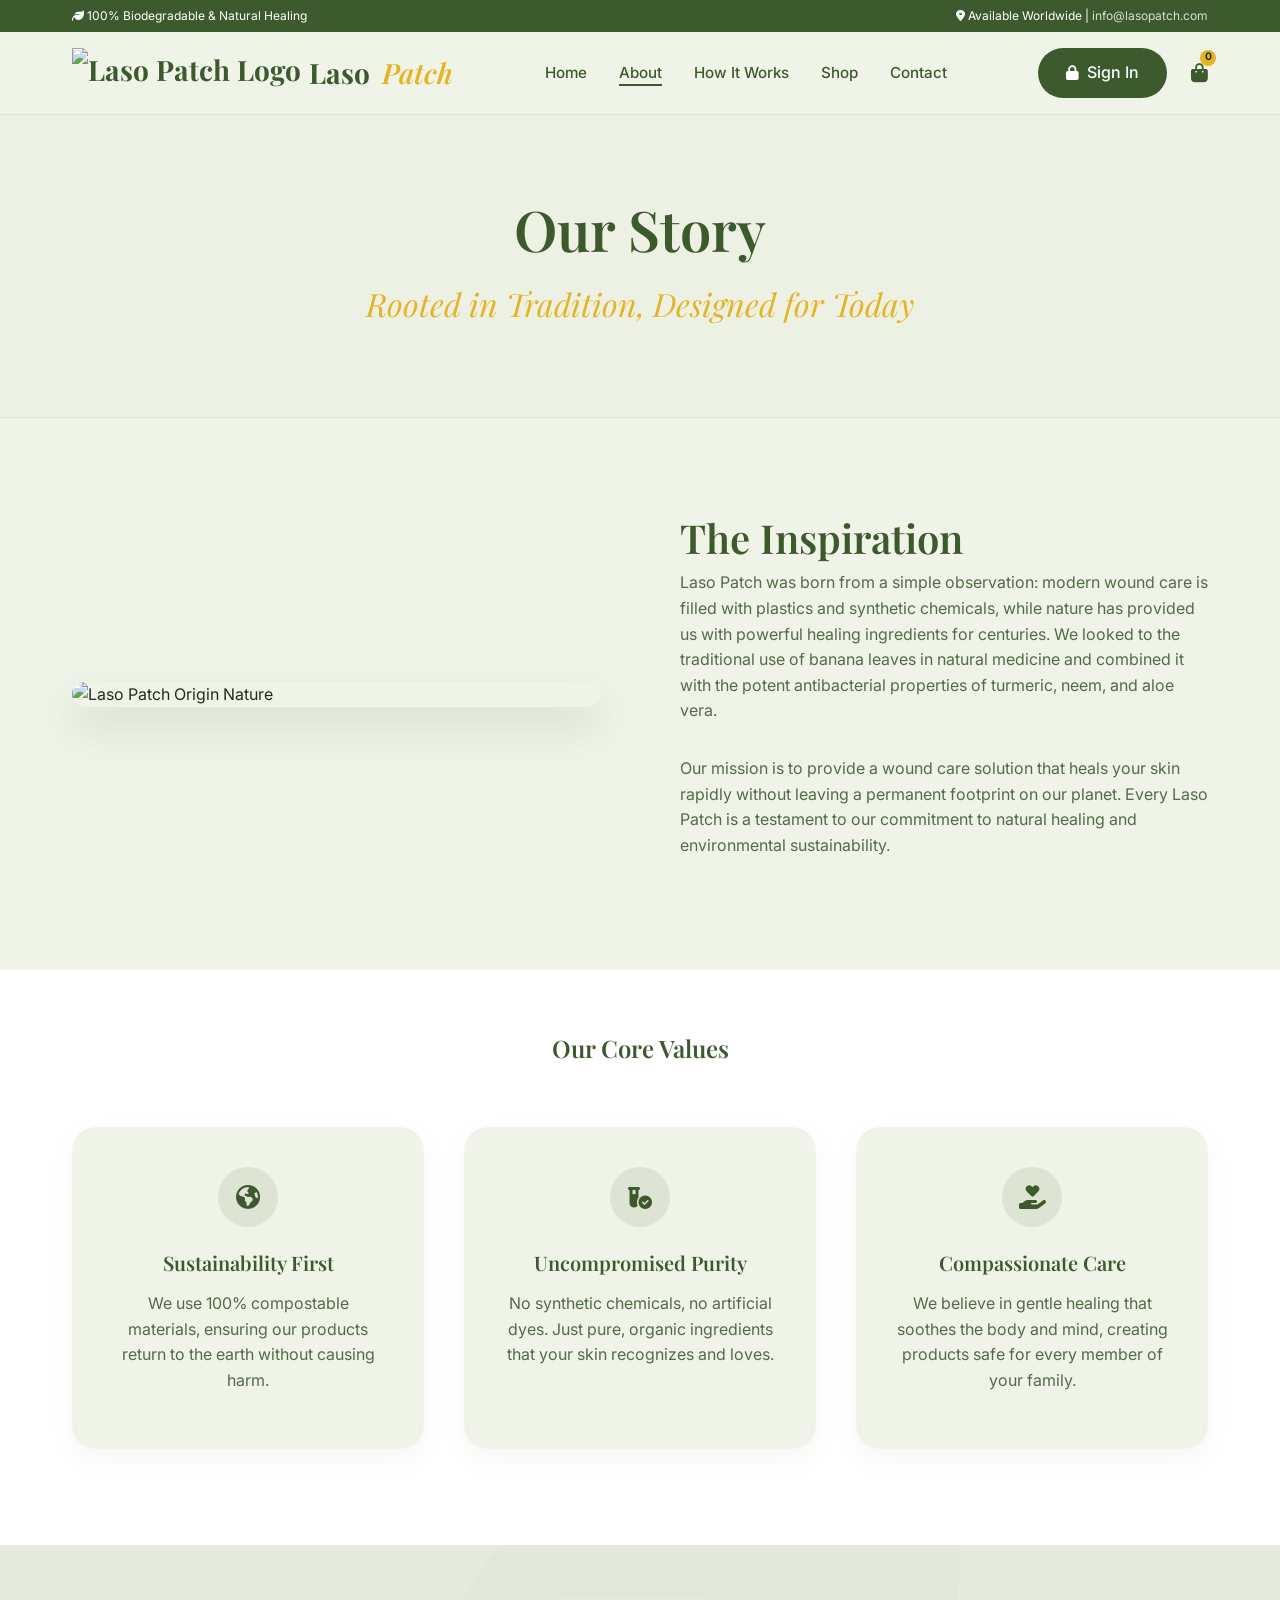
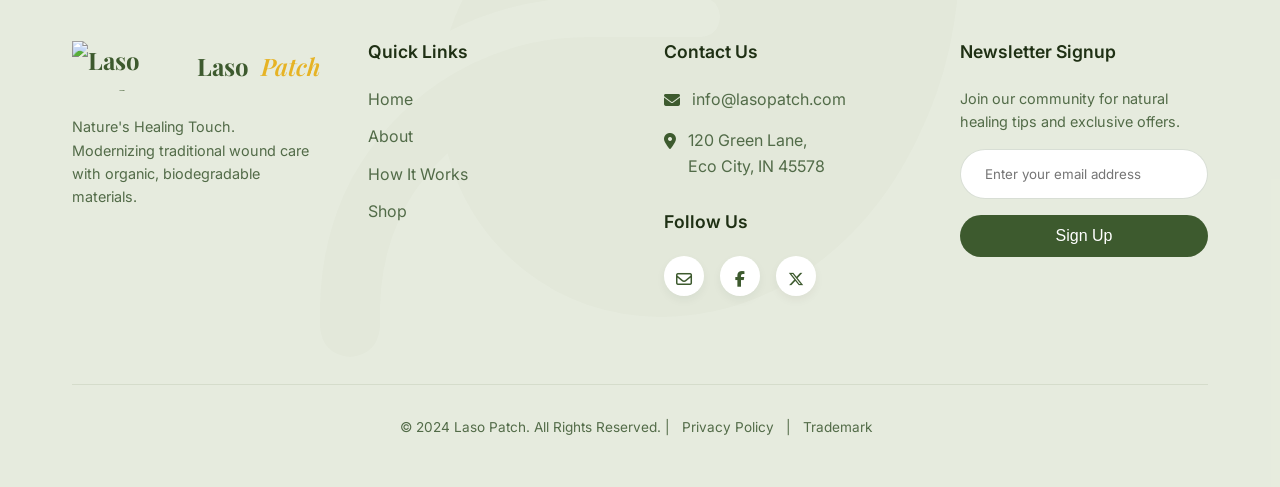
==== about.html @ 3226a120 "Add files via upload" ====
<!DOCTYPE html>
<html lang="en">
<head>
    <meta charset="UTF-8">
    <meta name="viewport" content="width=device-width, initial-scale=1.0">
    <title>About Us | Laso Patch</title>
    <link rel="stylesheet" href="style.css">
    <link rel="stylesheet" href="https://cdnjs.cloudflare.com/ajax/libs/font-awesome/6.4.0/css/all.min.css">
</head>
<body>

    <!-- Top Bar -->
    <div class="top-bar">
        <div class="container">
            <div><i class="fa-solid fa-leaf"></i> 100% Biodegradable & Natural Healing</div>
            <div><i class="fa-solid fa-location-dot"></i> Available Worldwide | <a href="mailto:info@lasopatch.com">info@lasopatch.com</a></div>
        </div>
    </div>

    <!-- Navigation Bar -->
    <nav class="navbar">
        <div class="container">
            <a href="index.html" class="logo"><img src="Untitled_design-removebg-preview.png" alt="Laso Patch Logo" class="logo-img"> Laso<span class="logo-patch">Patch</span></a>
            
            <ul class="nav-links">
                <li><a href="index.html">Home</a></li>
                <li><a href="about.html" class="active">About</a></li>
                <li><a href="how-it-works.html">How It Works</a></li>
                <li><a href="shop.html">Shop</a></li>
                <li><a href="contact.html">Contact</a></li>
            </ul>

            <div class="nav-actions">
                <a href="signin.html" class="btn btn-primary btn-sm">
                    <i class="fa-solid fa-lock"></i> Sign In
                </a>
                <a href="shop.html" class="cart-icon">
                    <i class="fa-solid fa-bag-shopping"></i>
                    <span class="cart-count">0</span>
                </a>
            </div>
        </div>
    </nav>

    <!-- Page Hero -->
    <div class="page-hero">
        <div class="container">
            <h1>Our Story</h1>
            <p class="hero-subtitle">Rooted in Tradition, Designed for Today</p>
        </div>
    </div>

    <!-- Our Story Content -->
    <section class="section">
        <div class="container about-grid">
            <div class="about-image">
                <img src="Gemini_Generated_Image_ck8y9jck8y9jck8y.png" alt="Laso Patch Origin Nature">
            </div>
            <div class="about-content">
                <h2>The Inspiration</h2>
                <p class="m-b-2">Laso Patch was born from a simple observation: modern wound care is filled with plastics and synthetic chemicals, while nature has provided us with powerful healing ingredients for centuries. We looked to the traditional use of banana leaves in natural medicine and combined it with the potent antibacterial properties of turmeric, neem, and aloe vera.</p>
                <p>Our mission is to provide a wound care solution that heals your skin rapidly without leaving a permanent footprint on our planet. Every Laso Patch is a testament to our commitment to natural healing and environmental sustainability.</p>
            </div>
        </div>
    </section>

    <!-- Values Section -->
    <section class="features-section" style="background-color: var(--white);">
        <div class="container text-center m-b-4">
            <h2>Our Core Values</h2>
        </div>
        <div class="container features-grid">
            <div class="feature-card" style="background-color: var(--bg-color);">
                <div class="feature-icon">
                    <i class="fa-solid fa-earth-americas"></i>
                </div>
                <h3>Sustainability First</h3>
                <p>We use 100% compostable materials, ensuring our products return to the earth without causing harm.</p>
            </div>
            <div class="feature-card" style="background-color: var(--bg-color);">
                <div class="feature-icon">
                    <i class="fa-solid fa-vial-circle-check"></i>
                </div>
                <h3>Uncompromised Purity</h3>
                <p>No synthetic chemicals, no artificial dyes. Just pure, organic ingredients that your skin recognizes and loves.</p>
            </div>
            <div class="feature-card" style="background-color: var(--bg-color);">
                <div class="feature-icon">
                    <i class="fa-solid fa-hand-holding-heart"></i>
                </div>
                <h3>Compassionate Care</h3>
                <p>We believe in gentle healing that soothes the body and mind, creating products safe for every member of your family.</p>
            </div>
        </div>
    </section>

    <!-- Footer -->
    <footer class="footer">
        <div class="footer-watermark">
            <i class="fa-solid fa-leaf"></i>
        </div>
        <div class="container">
            <div class="footer-grid">
                <div class="footer-col">
                    <a href="index.html" class="logo m-b-2" style="font-size: 1.5rem; margin-bottom: 1.5rem; display: flex; align-items: center; gap: 0.5rem;"><img src="Untitled_design-removebg-preview.png" alt="Laso Patch Logo" class="logo-img"> Laso<span class="logo-patch">Patch</span></a>
                    <p style="font-size: 0.9rem;">Nature's Healing Touch. Modernizing traditional wound care with organic, biodegradable materials.</p>
                </div>
                <div class="footer-col">
                    <h4>Quick Links</h4>
                    <ul class="footer-links">
                        <li><a href="index.html">Home</a></li>
                        <li><a href="about.html">About</a></li>
                        <li><a href="how-it-works.html">How It Works</a></li>
                        <li><a href="shop.html">Shop</a></li>
                    </ul>
                </div>
                <div class="footer-col footer-contact">
                    <h4>Contact Us</h4>
                    <p><i class="fa-solid fa-envelope"></i> info@lasopatch.com</p>
                    <p><i class="fa-solid fa-location-dot"></i> 120 Green Lane,<br>Eco City, IN 45578</p>
                    
                    <h4 class="m-t-2">Follow Us</h4>
                    <div class="social-links">
                        <a href="#"><i class="fa-regular fa-envelope"></i></a>
                        <a href="#"><i class="fa-brands fa-facebook-f"></i></a>
                        <a href="#"><i class="fa-brands fa-x-twitter"></i></a>
                    </div>
                </div>
                <div class="footer-col">
                    <h4>Newsletter Signup</h4>
                    <p style="font-size: 0.9rem;">Join our community for natural healing tips and exclusive offers.</p>
                    <form class="newsletter-form">
                        <input type="email" placeholder="Enter your email address" required>
                        <button type="submit" class="btn btn-primary">Sign Up</button>
                    </form>
                </div>
            </div>
            
            <div class="footer-bottom">
                <p>&copy; 2024 Laso Patch. All Rights Reserved. | <a href="#">Privacy Policy</a> | <a href="#">Trademark</a></p>
            </div>
        </div>
    </footer>

    <script src="script.js"></script>
</body>
</html>
---- style.css ----
@import url('https://fonts.googleapis.com/css2?family=Inter:wght@300;400;500;600&family=Playfair+Display:ital,wght@0,400;0,600;0,700;1,400;1,600&display=swap');

:root {
  --bg-color: #f0f4e8;
  --primary-color: #3d5a2e;
  --accent-color: #e6b325;
  --text-dark: #1f3014;
  --text-light: #526b48;
  --white: #ffffff;
  
  --font-serif: 'Playfair Display', serif;
  --font-sans: 'Inter', sans-serif;
  
  --transition: all 0.3s ease;
}

* {
  margin: 0;
  padding: 0;
  box-sizing: border-box;
}

body {
  font-family: var(--font-sans);
  background-color: var(--bg-color);
  color: var(--text-dark);
  line-height: 1.6;
  position: relative;
  overflow-x: hidden;
}

/* Watermark Background */
body::before {
  content: "";
  position: fixed;
  top: 0;
  left: 0;
  width: 100%;
  height: 100%;
  background-image: url('Green jungle leaves.jpg');
  background-size: 100% 100%;
  background-repeat: no-repeat;
  opacity: 20%;
  z-index: -1;
  pointer-events: none;
}

h1, h2, h3, h4, h5, h6 {
  font-family: var(--font-serif);
  color: var(--primary-color);
  font-weight: 600;
  line-height: 1.2;
}

a {
  text-decoration: none;
  color: var(--primary-color);
  transition: var(--transition);
}

p {
  color: var(--text-light);
  margin-bottom: 1rem;
}

/* Typography Utility */
.serif { font-family: var(--font-serif); }
.sans { font-family: var(--font-sans); }

/* Buttons */
.btn {
  display: inline-flex;
  align-items: center;
  justify-content: center;
  gap: 0.5rem;
  padding: 0.75rem 1.75rem;
  border-radius: 9999px;
  font-weight: 500;
  text-decoration: none;
  transition: var(--transition);
  cursor: pointer;
  border: none;
  font-size: 1rem;
}

.btn-primary {
  background-color: var(--primary-color);
  color: var(--white);
}

.btn-primary:hover {
  background-color: #273b1d;
  transform: translateY(-2px);
  box-shadow: 0 4px 12px rgba(61, 90, 46, 0.3);
  color: var(--white);
}

.btn-primary i {
  font-size: 0.9em;
}

/* Layout Utilities */
.container {
  max-width: 1200px;
  margin: 0 auto;
  padding: 0 2rem;
}

.section {
  padding: 6rem 0;
}

.text-center { text-align: center; }

/* Top Bar */
.top-bar {
  background-color: var(--primary-color);
  color: var(--white);
  font-size: 0.75rem;
  padding: 0.4rem 0;
}

.top-bar .container {
  display: flex;
  justify-content: space-between;
  align-items: center;
}

.top-bar a {
  color: var(--white);
  opacity: 0.8;
}

.top-bar a:hover {
  opacity: 1;
}

/* Navbar */
.navbar {
  position: sticky;
  top: 0;
  z-index: 1000;
  background-color: rgba(240, 244, 232, 0.95);
  backdrop-filter: blur(10px);
  border-bottom: 1px solid rgba(61, 90, 46, 0.1);
  padding: 1rem 0;
  transition: var(--transition);
}

.navbar .container {
  display: flex;
  justify-content: space-between;
  align-items: center;
}

.logo {
  font-size: 1.75rem;
  font-weight: 700;
  color: var(--primary-color);
  font-family: var(--font-serif);
  display: flex;
  align-items: center;
  gap: 0.5rem;
}

.logo-img {
  height: 50px;
  width: auto;
  object-fit: contain;
  align-items: right;
}

.logo-patch {
  color: var(--accent-color);
  font-style: italic;
  font-weight: 600;
  margin-left: 0.25rem;
}

.nav-links {
  display: flex;
  gap: 2rem;
  list-style: none;
  align-items: center;
}

.nav-links a {
  font-size: 0.95rem;
  font-weight: 500;
  position: relative;
}

.nav-links a::after {
  content: '';
  position: absolute;
  bottom: -4px;
  left: 0;
  width: 0;
  height: 2px;
  background-color: var(--primary-color);
  transition: var(--transition);
}

.nav-links a:hover::after,
.nav-links a.active::after {
  width: 100%;
}

.nav-actions {
  display: flex;
  align-items: center;
  gap: 1.5rem;
}

.cart-icon {
  font-size: 1.2rem;
  color: var(--primary-color);
  position: relative;
  transition: var(--transition);
}

.cart-icon:hover {
  transform: scale(1.1);
}

.cart-count {
  position: absolute;
  top: -8px;
  right: -8px;
  background-color: var(--accent-color);
  color: var(--text-dark);
  font-size: 0.65rem;
  font-weight: bold;
  height: 16px;
  width: 16px;
  border-radius: 50%;
  display: flex;
  align-items: center;
  justify-content: center;
}

/* Hero Section */
.hero {
  padding: 8rem 0;
}

.hero .container {
  display: grid;
  grid-template-columns: 1fr 1fr;
  gap: 4rem;
  align-items: center;
}

.hero-content h1 {
  font-size: 4rem;
  margin-bottom: 0.5rem;
}

.hero-subtitle {
  font-size: 2.0rem;
  font-family: var(--font-serif);
  color: var(--accent-color);
  margin-bottom: 1.5rem;
  font-style: italic;
}



.hero-text {
  font-size: 1.2rem;
  margin-bottom: 2rem;
  max-width: 90%;
}

.hero-image-wrapper {
  position: relative;
}

.hero-img-main {
  width: 60%;
  margin-right: auto;
  border-radius: 20px;
  box-shadow: 0 20px 40px rgba(61, 90, 46, 0.1);
  margin-bottom: 1.5rem;
  transition: var(--transition);
}

.hero-img-main:hover {
  transform: translateY(-5px);
}

.hero-ingredients {
  display: grid;
  grid-template-columns: repeat(4, 1fr);
  gap: 1rem;
}

.hero-ingredients img {
  width: 100%;
  aspect-ratio: 1;
  object-fit: cover;
  border-radius: 12px;
  box-shadow: 0 4px 12px rgba(0,0,0,0.05);
  transition: var(--transition);
}

.hero-ingredients img:hover {
  transform: scale(1.05);
}

/* Feature Cards */
.features-section {
  padding: 4rem 0 6rem;
}

.features-grid {
  display: grid;
  grid-template-columns: repeat(3, 1fr);
  gap: 2.5rem;
}

.feature-card {
  background-color: var(--white);
  padding: 2.5rem;
  border-radius: 24px;
  text-align: center;
  box-shadow: 0 10px 30px rgba(61, 90, 46, 0.05);
  transition: var(--transition);
  position: relative;
  overflow: hidden;
}

.feature-card::before {
  content: "";
  position: absolute;
  top: 0;
  left: 0;
  width: 100%;
  height: 4px;
  background-color: var(--accent-color);
  transform: scaleX(0);
  transition: var(--transition);
  transform-origin: left;
}

.feature-card:hover {
  transform: translateY(-10px);
  box-shadow: 0 20px 40px rgba(61, 90, 46, 0.1);
}

.feature-card:hover::before {
  transform: scaleX(1);
}

.feature-icon {
  width: 60px;
  height: 60px;
  background-color: rgba(61, 90, 46, 0.1);
  border-radius: 50%;
  display: flex;
  align-items: center;
  justify-content: center;
  margin: 0 auto 1.5rem;
  color: var(--primary-color);
  font-size: 1.5rem;
  transition: var(--transition);
}

.feature-card:hover .feature-icon {
  background-color: var(--primary-color);
  color: var(--white);
}

.feature-card h3 {
  font-size: 1.25rem;
  margin-bottom: 1rem;
}

/* About Section */
.about-section {
  background-color: rgba(61, 90, 46, 0.03);
}

.about-grid {
  display: grid;
  grid-template-columns: 1fr 1fr;
  gap: 5rem;
  align-items: center;
}

.about-content h2 {
  font-size: 2.5rem;
  margin-bottom: 0.5rem;
}

.about-subtitle {
  font-family: var(--font-serif);
  font-size: 1.25rem;
  color: var(--accent-color);
  font-style: italic;
  margin-bottom: 1.5rem;
}

.about-image {
  position: relative;
  border-radius: 20px;
  overflow: hidden;
  box-shadow: 0 20px 40px rgba(61, 90, 46, 0.15);
}

.about-image img {
  width: 100%;
  display: block;
  transition: var(--transition);
}

.about-image:hover img {
  transform: scale(1.02);
}

/* CTA Banner */
.cta-banner {
  text-align: center;
  padding: 8rem 0;
  position: relative;
}

.cta-banner h2 {
  font-size: 3rem;
  margin-bottom: 1rem;
}

.cta-banner p {
  font-size: 1.2rem;
  margin-bottom: 2.5rem;
  max-width: 600px;
  margin-inline: auto;
}

/* Footer */
.footer {
  background-color: rgba(61, 90, 46, 0.05);
  padding: 6rem 0 2rem;
  position: relative;
  overflow: hidden;
}

.footer-watermark {
  position: absolute;
  bottom: -20%;
  left: 50%;
  transform: translateX(-50%);
  font-size: 40rem;
  color: rgba(61, 90, 46, 0.02);
  z-index: -1;
  pointer-events: none;
}

.footer-grid {
  display: grid;
  grid-template-columns: repeat(4, 1fr);
  gap: 3rem;
  margin-bottom: 4rem;
}

.footer-col h4 {
  font-family: var(--font-sans);
  font-size: 1.1rem;
  color: var(--text-dark);
  margin-bottom: 1.5rem;
}

.footer-links {
  list-style: none;
}

.footer-links li {
  margin-bottom: 0.75rem;
}

.footer-links a {
  color: var(--text-light);
}

.footer-links a:hover {
  color: var(--primary-color);
  padding-left: 5px;
}

.footer-contact p {
  display: flex;
  align-items: flex-start;
  gap: 0.75rem;
  margin-bottom: 1rem;
}

.footer-contact i {
  color: var(--primary-color);
  margin-top: 5px;
}

.social-links {
  display: flex;
  gap: 1rem;
  margin-bottom: 1.5rem;
}

.social-links a {
  display: flex;
  align-items: center;
  justify-content: center;
  width: 40px;
  height: 40px;
  background-color: var(--white);
  border-radius: 50%;
  color: var(--primary-color);
  transition: var(--transition);
  box-shadow: 0 4px 10px rgba(0,0,0,0.05);
}

.social-links a:hover {
  background-color: var(--primary-color);
  color: var(--white);
  transform: translateY(-3px);
}

.newsletter-form {
  position: relative;
}

.newsletter-form input {
  width: 100%;
  padding: 1rem 1.5rem;
  border-radius: 999px;
  border: 1px solid rgba(61, 90, 46, 0.2);
  background-color: var(--white);
  font-family: var(--font-sans);
  outline: none;
  transition: var(--transition);
}

.newsletter-form input:focus {
  border-color: var(--primary-color);
  box-shadow: 0 0 0 3px rgba(61, 90, 46, 0.1);
}

.newsletter-form button {
  margin-top: 1rem;
  width: 100%;
}

.footer-bottom {
  text-align: center;
  padding-top: 2rem;
  border-top: 1px solid rgba(61, 90, 46, 0.1);
  font-size: 0.85rem;
  color: var(--text-light);
}

.footer-bottom a {
  color: var(--text-light);
  margin: 0 0.5rem;
}

.footer-bottom a:hover {
  color: var(--primary-color);
}

/* Internal Pages Hero */
.page-hero {
  padding: 5rem 0 4rem;
  text-align: center;
  background-color: rgba(61, 90, 46, 0.02);
  border-bottom: 1px solid rgba(61, 90, 46, 0.05);
}

.page-hero h1 {
  font-size: 3.5rem;
  margin-bottom: 1rem;
}

/* Utility for layout */
.m-b-2 { margin-bottom: 2rem; }
.m-t-2 { margin-top: 2rem; }
.m-b-4 { margin-bottom: 4rem; }

/* Responsive adjustments */
@media (max-width: 992px) {
  .hero .container, .about-grid, .footer-grid {
    grid-template-columns: 1fr;
  }
  
  .features-grid {
    grid-template-columns: repeat(2, 1fr);
  }
}

@media (max-width: 768px) {
  .nav-links {
    display: none;
  }
  .features-grid {
    grid-template-columns: 1fr;
  }
  .hero-content h1 {
    font-size: 3rem;
  }
}
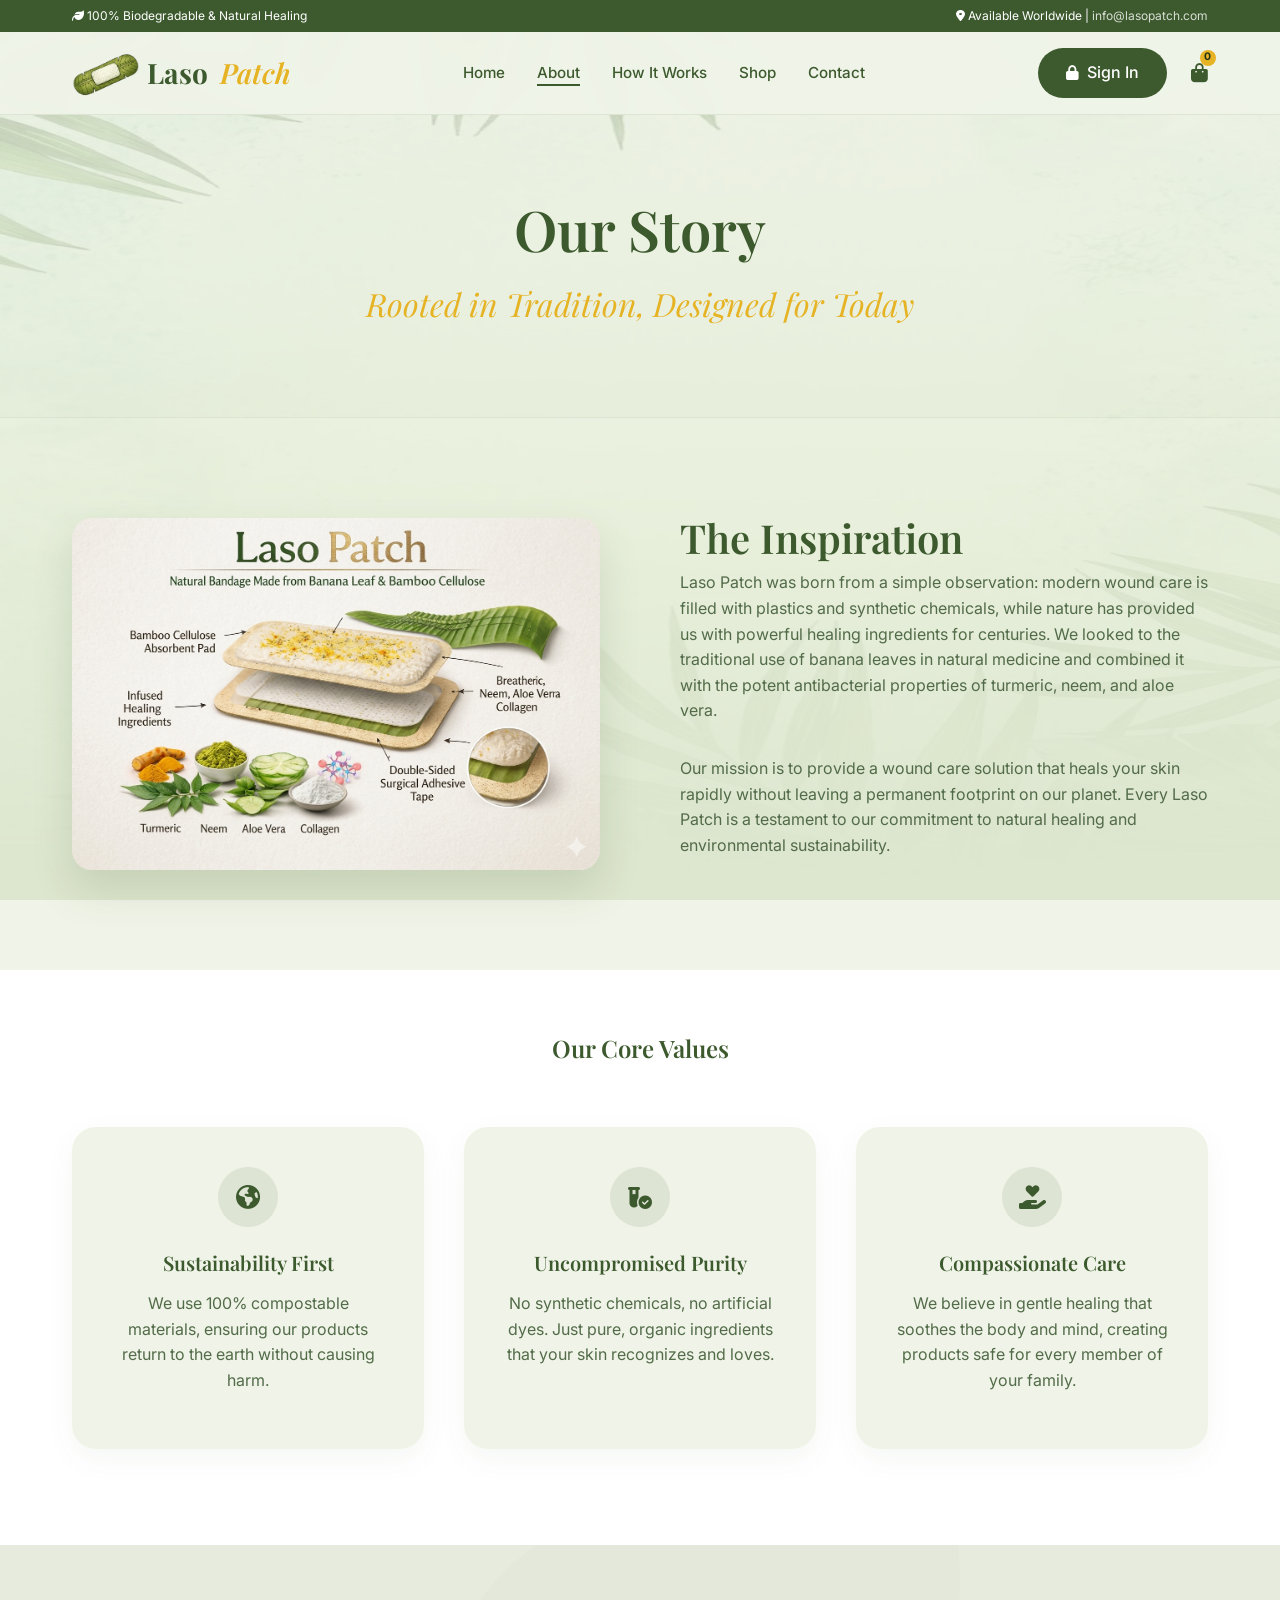
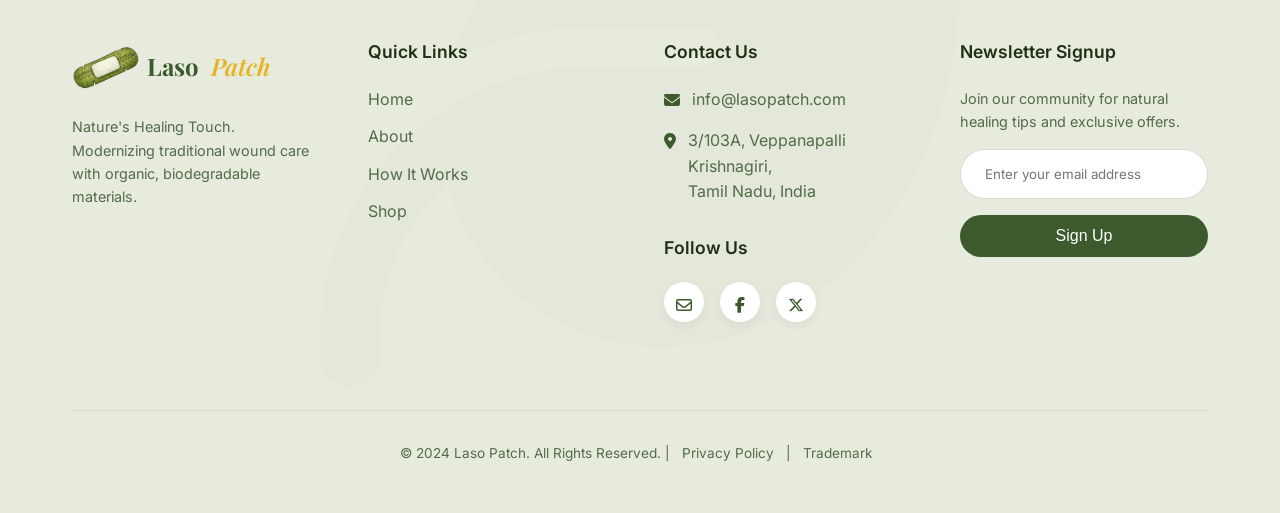
==== commit 7cf7f326: "Update about.html" ====
--- a/about.html
+++ b/about.html
@@ -117,7 +117,7 @@
                 <div class="footer-col footer-contact">
                     <h4>Contact Us</h4>
                     <p><i class="fa-solid fa-envelope"></i> info@lasopatch.com</p>
-                    <p><i class="fa-solid fa-location-dot"></i> 120 Green Lane,<br>Eco City, IN 45578</p>
+                    <p><i class="fa-solid fa-location-dot"></i> 3/103A, Veppanapalli Krishnagiri,<br>Tamil Nadu, India</p>
                     
                     <h4 class="m-t-2">Follow Us</h4>
                     <div class="social-links">
